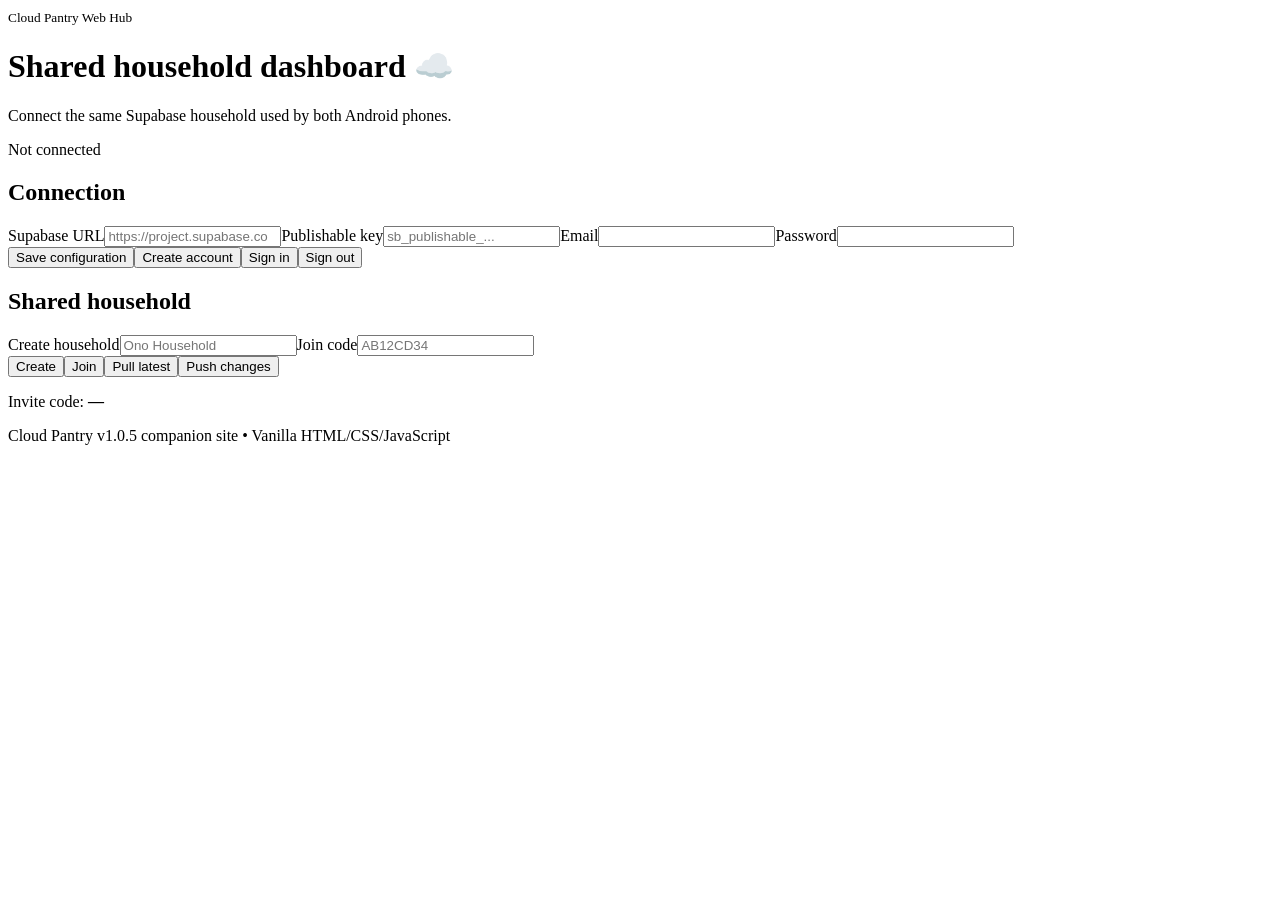
==== index.html @ 88eebaa3 "Add Cloud Pantry Web Hub page" ====
<!doctype html><html lang="en"><head><meta charset="utf-8"><meta name="viewport" content="width=device-width,initial-scale=1"><meta name="theme-color" content="#bfe7ff"><title>Cloud Pantry Web Hub</title><link rel="stylesheet" href="styles.css"></head><body><header><div><small>Cloud Pantry Web Hub</small><h1>Shared household dashboard ☁️</h1><p>Connect the same Supabase household used by both Android phones.</p></div><div id="status" class="status">Not connected</div></header><main><section class="card"><h2>Connection</h2><div class="grid"><label>Supabase URL<input id="url" placeholder="https://project.supabase.co"></label><label>Publishable key<input id="key" type="password" placeholder="sb_publishable_..."></label><label>Email<input id="email" type="email"></label><label>Password<input id="password" type="password"></label></div><div class="actions"><button id="saveConfig">Save configuration</button><button id="signUp">Create account</button><button id="signIn" class="primary">Sign in</button><button id="signOut">Sign out</button></div></section><section class="card"><h2>Shared household</h2><div class="grid"><label>Create household<input id="householdName" placeholder="Ono Household"></label><label>Join code<input id="joinCode" placeholder="AB12CD34"></label></div><div class="actions"><button id="createHousehold">Create</button><button id="joinHousehold">Join</button><button id="pull" class="primary">Pull latest</button><button id="push">Push changes</button></div><p>Invite code: <strong id="inviteCode">—</strong></p></section><section id="workspace" hidden><div class="metrics"><article><small>Calories today</small><strong id="calories">0</strong><button id="resetCalories">Reset</button></article><article><small>Monthly spend</small><strong id="spend">$0</strong></article><article><small>Budget</small><strong id="budget">$0</strong></article></div><section class="card"><h2>Profile, spending, and budget</h2><div class="grid"><label>Personal name<input id="personalName"></label><label>Household name<input id="profileHousehold"></label><label>Calories today<input id="calorieInput" type="number" min="0"></label><label>Monthly spend<input id="spendInput" type="number" min="0"></label><label>Weekly produce<input id="produceInput" type="number" min="0"></label><label>Monthly supplies<input id="suppliesInput" type="number" min="0"></label><label>Monthly budget<input id="budgetInput" type="number" min="0"></label></div><button id="saveDashboard" class="primary">Save locally, then push</button><div id="advice" class="advice"></div></section><section class="card"><h2>Shopping list</h2><div id="shopping"></div></section></section></main><footer>Cloud Pantry v1.0.5 companion site • Vanilla HTML/CSS/JavaScript</footer><script src="app.js"></script></body></html>
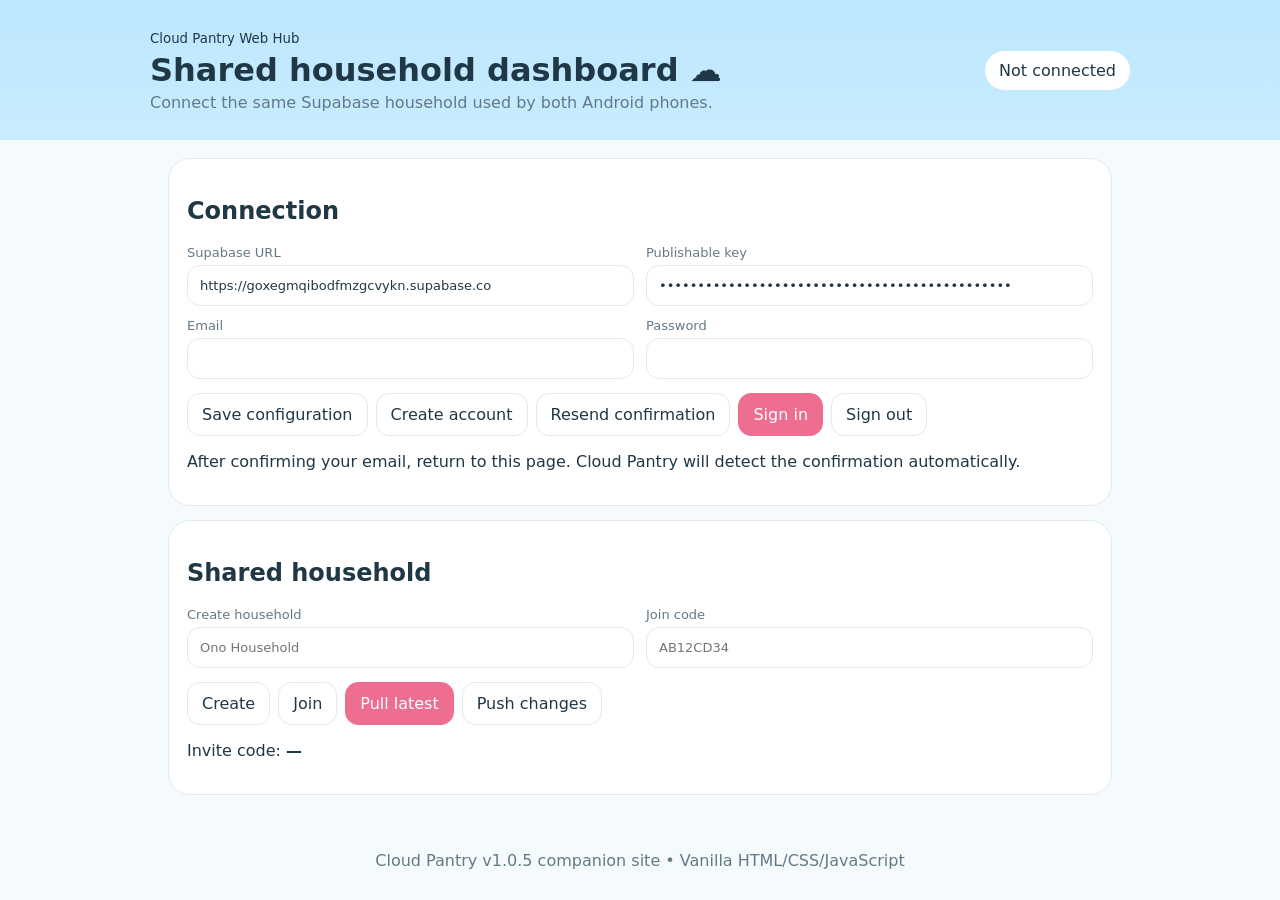
==== commit 03c0094e: "Add email confirmation recovery controls" ====
--- a/index.html
+++ b/index.html
@@ -1 +1,86 @@
-<!doctype html><html lang="en"><head><meta charset="utf-8"><meta name="viewport" content="width=device-width,initial-scale=1"><meta name="theme-color" content="#bfe7ff"><title>Cloud Pantry Web Hub</title><link rel="stylesheet" href="styles.css"></head><body><header><div><small>Cloud Pantry Web Hub</small><h1>Shared household dashboard ☁️</h1><p>Connect the same Supabase household used by both Android phones.</p></div><div id="status" class="status">Not connected</div></header><main><section class="card"><h2>Connection</h2><div class="grid"><label>Supabase URL<input id="url" placeholder="https://project.supabase.co"></label><label>Publishable key<input id="key" type="password" placeholder="sb_publishable_..."></label><label>Email<input id="email" type="email"></label><label>Password<input id="password" type="password"></label></div><div class="actions"><button id="saveConfig">Save configuration</button><button id="signUp">Create account</button><button id="signIn" class="primary">Sign in</button><button id="signOut">Sign out</button></div></section><section class="card"><h2>Shared household</h2><div class="grid"><label>Create household<input id="householdName" placeholder="Ono Household"></label><label>Join code<input id="joinCode" placeholder="AB12CD34"></label></div><div class="actions"><button id="createHousehold">Create</button><button id="joinHousehold">Join</button><button id="pull" class="primary">Pull latest</button><button id="push">Push changes</button></div><p>Invite code: <strong id="inviteCode">—</strong></p></section><section id="workspace" hidden><div class="metrics"><article><small>Calories today</small><strong id="calories">0</strong><button id="resetCalories">Reset</button></article><article><small>Monthly spend</small><strong id="spend">$0</strong></article><article><small>Budget</small><strong id="budget">$0</strong></article></div><section class="card"><h2>Profile, spending, and budget</h2><div class="grid"><label>Personal name<input id="personalName"></label><label>Household name<input id="profileHousehold"></label><label>Calories today<input id="calorieInput" type="number" min="0"></label><label>Monthly spend<input id="spendInput" type="number" min="0"></label><label>Weekly produce<input id="produceInput" type="number" min="0"></label><label>Monthly supplies<input id="suppliesInput" type="number" min="0"></label><label>Monthly budget<input id="budgetInput" type="number" min="0"></label></div><button id="saveDashboard" class="primary">Save locally, then push</button><div id="advice" class="advice"></div></section><section class="card"><h2>Shopping list</h2><div id="shopping"></div></section></section></main><footer>Cloud Pantry v1.0.5 companion site • Vanilla HTML/CSS/JavaScript</footer><script src="app.js"></script></body></html>
+<!doctype html>
+<html lang="en">
+<head>
+  <meta charset="utf-8">
+  <meta name="viewport" content="width=device-width,initial-scale=1">
+  <meta name="theme-color" content="#bfe7ff">
+  <title>Cloud Pantry Web Hub</title>
+  <link rel="stylesheet" href="styles.css">
+</head>
+<body>
+  <header>
+    <div>
+      <small>Cloud Pantry Web Hub</small>
+      <h1>Shared household dashboard ☁️</h1>
+      <p>Connect the same Supabase household used by both Android phones.</p>
+    </div>
+    <div id="status" class="status">Not connected</div>
+  </header>
+
+  <main>
+    <section class="card">
+      <h2>Connection</h2>
+      <div class="grid">
+        <label>Supabase URL<input id="url" placeholder="https://project.supabase.co"></label>
+        <label>Publishable key<input id="key" type="password" placeholder="sb_publishable_..."></label>
+        <label>Email<input id="email" type="email" autocomplete="email"></label>
+        <label>Password<input id="password" type="password" autocomplete="current-password"></label>
+      </div>
+      <div class="actions">
+        <button id="saveConfig">Save configuration</button>
+        <button id="signUp">Create account</button>
+        <button id="resendConfirmation">Resend confirmation</button>
+        <button id="signIn" class="primary">Sign in</button>
+        <button id="signOut">Sign out</button>
+      </div>
+      <p class="muted">After confirming your email, return to this page. Cloud Pantry will detect the confirmation automatically.</p>
+    </section>
+
+    <section class="card">
+      <h2>Shared household</h2>
+      <div class="grid">
+        <label>Create household<input id="householdName" placeholder="Ono Household"></label>
+        <label>Join code<input id="joinCode" placeholder="AB12CD34"></label>
+      </div>
+      <div class="actions">
+        <button id="createHousehold">Create</button>
+        <button id="joinHousehold">Join</button>
+        <button id="pull" class="primary">Pull latest</button>
+        <button id="push">Push changes</button>
+      </div>
+      <p>Invite code: <strong id="inviteCode">—</strong></p>
+    </section>
+
+    <section id="workspace" hidden>
+      <div class="metrics">
+        <article><small>Calories today</small><strong id="calories">0</strong><button id="resetCalories">Reset</button></article>
+        <article><small>Monthly spend</small><strong id="spend">$0</strong></article>
+        <article><small>Budget</small><strong id="budget">$0</strong></article>
+      </div>
+
+      <section class="card">
+        <h2>Profile, spending, and budget</h2>
+        <div class="grid">
+          <label>Personal name<input id="personalName"></label>
+          <label>Household name<input id="profileHousehold"></label>
+          <label>Calories today<input id="calorieInput" type="number" min="0"></label>
+          <label>Monthly spend<input id="spendInput" type="number" min="0"></label>
+          <label>Weekly produce<input id="produceInput" type="number" min="0"></label>
+          <label>Monthly supplies<input id="suppliesInput" type="number" min="0"></label>
+          <label>Monthly budget<input id="budgetInput" type="number" min="0"></label>
+        </div>
+        <button id="saveDashboard" class="primary">Save locally, then push</button>
+        <div id="advice" class="advice"></div>
+      </section>
+
+      <section class="card">
+        <h2>Shopping list</h2>
+        <div id="shopping"></div>
+      </section>
+    </section>
+  </main>
+
+  <footer>Cloud Pantry v1.0.5 companion site • Vanilla HTML/CSS/JavaScript</footer>
+  <script src="app.js"></script>
+</body>
+</html>
--- a/styles.css
+++ b/styles.css
@@ -0,0 +1 @@
+:root{--sky:#c9ecff;--ink:#203746;--muted:#647986;--line:#dfebf0;--pink:#ffe3ed;--green:#e4f6e4;--lav:#eeeaff;--white:#fff}*{box-sizing:border-box}body{margin:0;background:#f5fbfd;color:var(--ink);font-family:Inter,system-ui,-apple-system,Segoe UI,sans-serif}header{padding:28px max(18px,calc((100% - 980px)/2));background:linear-gradient(180deg,#bce7ff,var(--sky));display:flex;justify-content:space-between;gap:20px;align-items:center}h1{margin:4px 0}header p{margin:0;color:var(--muted)}main{max-width:980px;margin:auto;padding:18px}.card{background:var(--white);border:1px solid var(--line);border-radius:22px;padding:18px;margin-bottom:14px}.grid{display:grid;grid-template-columns:repeat(2,1fr);gap:12px}label{font-size:13px;color:var(--muted)}input{width:100%;margin-top:5px;border:1px solid var(--line);border-radius:13px;padding:12px;font:inherit;color:var(--ink)}button{border:1px solid var(--line);background:#fff;border-radius:13px;padding:11px 14px;font:inherit;color:var(--ink);cursor:pointer}.primary{background:#ee6e92;color:#fff;border-color:#ee6e92}.actions{display:flex;gap:8px;flex-wrap:wrap;margin-top:14px}.status{background:#fff;border-radius:999px;padding:10px 14px}.metrics{display:grid;grid-template-columns:repeat(3,1fr);gap:12px;margin-bottom:14px}.metrics article{border-radius:20px;padding:16px;background:var(--pink)}.metrics article:nth-child(2){background:var(--green)}.metrics article:nth-child(3){background:var(--lav)}.metrics strong{display:block;font-size:28px;margin:7px 0}.advice{padding:13px;border-radius:15px;background:var(--green);margin-top:12px;line-height:1.45}.shop-row{display:flex;align-items:center;gap:10px;padding:10px 0;border-bottom:1px solid var(--line)}.shop-row span{flex:1}footer{text-align:center;color:var(--muted);padding:24px}@media(max-width:650px){header{align-items:flex-start;flex-direction:column}.grid,.metrics{grid-template-columns:1fr}}
